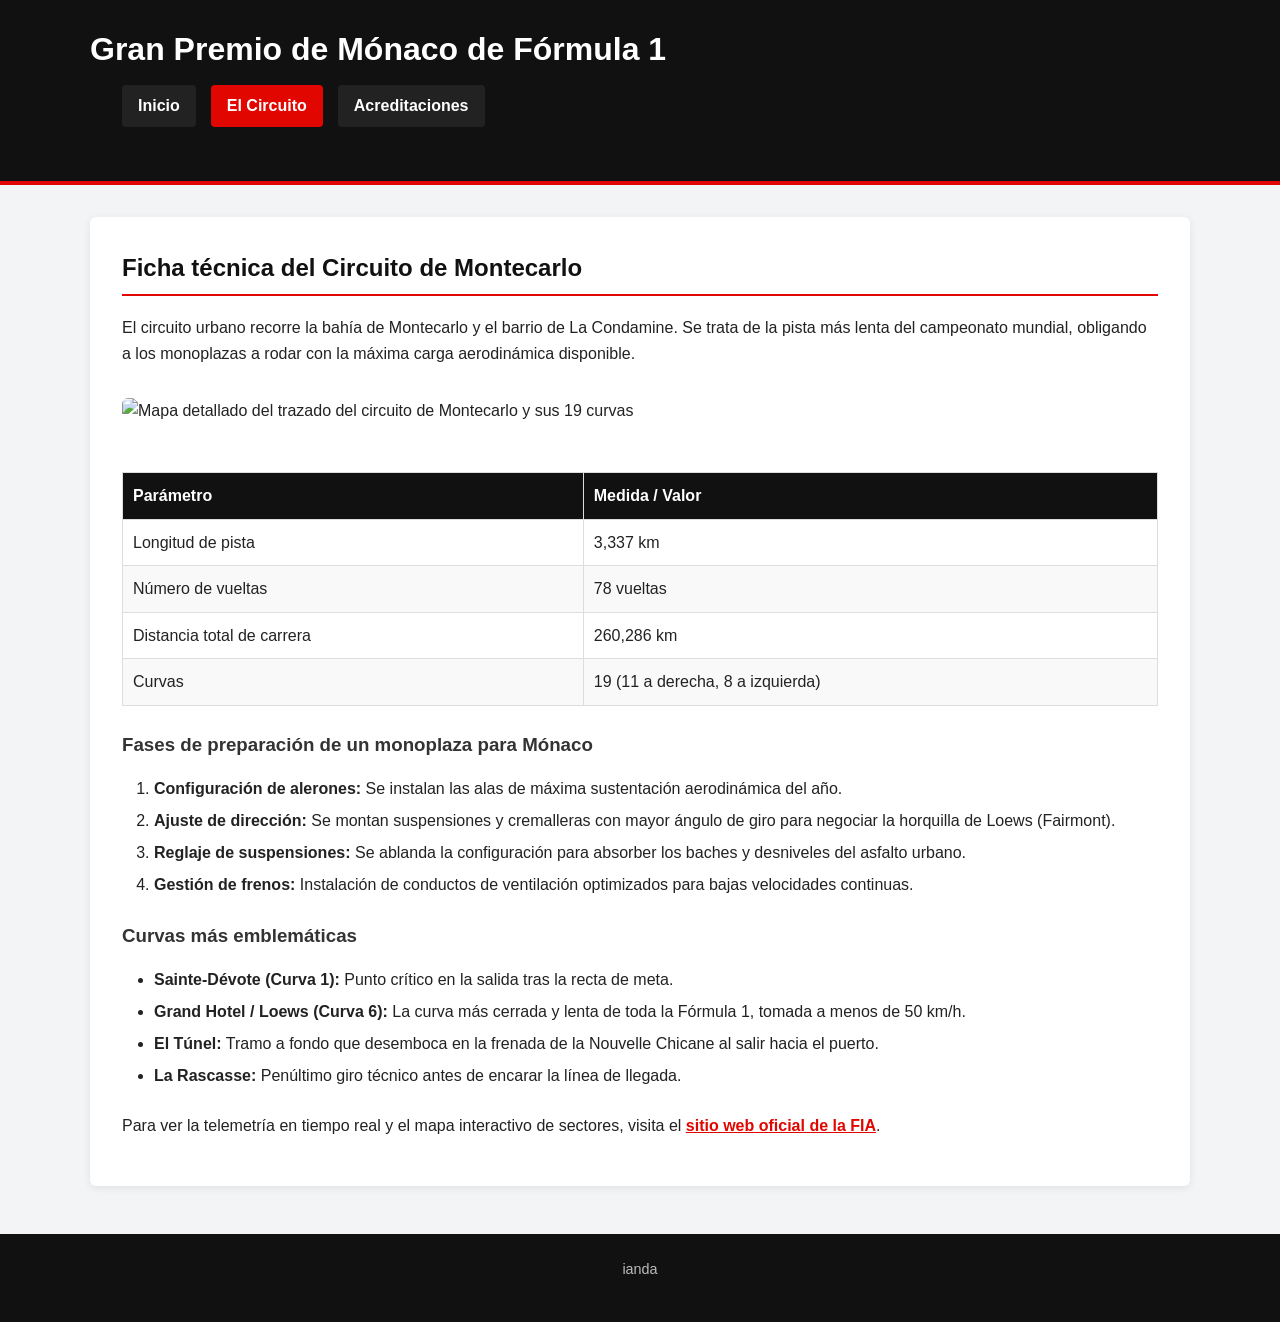
==== circuito.html @ 1e23e9ef "Clean up comments in circuito.html Removed commented sections in HTML for clarity." ====
<!DOCTYPE html>
<html lang="es">
<head>
  <meta charset="utf-8" />
  <meta name="viewport" content="width=device-width, initial-scale=1.0" />
  <title>Gran Premio de Mónaco - El Circuito</title>
  <link rel="stylesheet" href="estilos/estilos.css" />
</head>
<body>

 
  <header>
    <div class="cabecera-contenedor">
      <h1>Gran Premio de Mónaco de Fórmula 1</h1>
      <nav>
        <ul>
          <li><a href="index.html">Inicio</a></li>
          <li><a href="circuito.html" class="activo">El Circuito</a></li>
          <li><a href="contacto.html">Acreditaciones</a></li>
        </ul>
      </nav>
    </div>
  </header>

  
  <main>
    <section>
      <h2>Ficha técnica del Circuito de Montecarlo</h2>
      <p>
        El circuito urbano recorre la bahía de Montecarlo y el barrio de La Condamine. Se trata de la pista más lenta del campeonato mundial, obligando a los monoplazas a rodar con la máxima carga aerodinámica disponible.
      </p>

      <img src="imagenes/monaco_trazado.jpg" alt="Mapa detallado del trazado del circuito de Montecarlo y sus 19 curvas" class="img-destacada" />

      <table>
        <thead>
          <tr>
            <th>Parámetro</th>
            <th>Medida / Valor</th>
          </tr>
        </thead>
        <tbody>
          <tr>
            <td>Longitud de pista</td>
            <td>3,337 km</td>
          </tr>
          <tr>
            <td>Número de vueltas</td>
            <td>78 vueltas</td>
          </tr>
          <tr>
            <td>Distancia total de carrera</td>
            <td>260,286 km</td>
          </tr>
          <tr>
            <td>Curvas</td>
            <td>19 (11 a derecha, 8 a izquierda)</td>
          </tr>
        </tbody>
      </table>
    </section>

    <section>
      <h3>Fases de preparación de un monoplaza para Mónaco</h3>
      <ol>
        <li><strong>Configuración de alerones:</strong> Se instalan las alas de máxima sustentación aerodinámica del año.</li>
        <li><strong>Ajuste de dirección:</strong> Se montan suspensiones y cremalleras con mayor ángulo de giro para negociar la horquilla de Loews (Fairmont).</li>
        <li><strong>Reglaje de suspensiones:</strong> Se ablanda la configuración para absorber los baches y desniveles del asfalto urbano.</li>
        <li><strong>Gestión de frenos:</strong> Instalación de conductos de ventilación optimizados para bajas velocidades continuas.</li>
      </ol>
    </section>

    <section>
      <h3>Curvas más emblemáticas</h3>
      <ul>
        <li><strong>Sainte-Dévote (Curva 1):</strong> Punto crítico en la salida tras la recta de meta.</li>
        <li><strong>Grand Hotel / Loews (Curva 6):</strong> La curva más cerrada y lenta de toda la Fórmula 1, tomada a menos de 50 km/h.</li>
        <li><strong>El Túnel:</strong> Tramo a fondo que desemboca en la frenada de la Nouvelle Chicane al salir hacia el puerto.</li>
        <li><strong>La Rascasse:</strong> Penúltimo giro técnico antes de encarar la línea de llegada.</li>
      </ul>
      <p>
        Para ver la telemetría en tiempo real y el mapa interactivo de sectores, visita el 
        <a href="https://www.fia.com" target="_blank" class="enlace-externo">sitio web oficial de la FIA</a>.
      </p>
    </section>
  </main>

  <footer>
    <p>ianda</p>
  </footer>

</body>
</html>
---- estilos/estilos.css ----
* {
  box-sizing: border-box;
  margin: 0;
  padding: 0;
}

body {
  font-family: Arial, Helvetica, sans-serif;
  line-height: 1.6;
  background-color: #f3f4f6;
  color: #222;
}

header {
  background-color: #111;
  color: #fff;
  padding: 1.5rem 0;
  border-bottom: 4px solid #e10600; 
}

.cabecera-contenedor {
  width: 90%;
  max-width: 1100px;
  margin: 0 auto;
}

header h1 {
  font-size: 2rem;
  margin-bottom: 0.5rem;
}

nav ul {
  display: flex;
  list-style: none;
  gap: 15px;
  margin-top: 10px;
}

nav ul li a {
  display: block;
  background-color: #222;
  color: #fff;
  text-decoration: none;
  padding: 8px 16px;
  border-radius: 4px;
  font-weight: bold;
  transition: background-color 0.3s ease;
}

nav ul li a:hover,
nav ul li a.activo {
  background-color: #e10600;
  color: #fff;
}

main {
  width: 90%;
  max-width: 1100px;
  margin: 2rem auto;
  background-color: #fff;
  padding: 2rem;
  border-radius: 6px;
  box-shadow: 0 2px 8px rgba(0, 0, 0, 0.08);
}

h2 {
  color: #111;
  border-bottom: 2px solid #e10600;
  padding-bottom: 0.4rem;
  margin-bottom: 1.2rem;
}

h3 {
  margin: 1.5rem 0 0.8rem 0;
  color: #333;
}

p {
  margin-bottom: 1rem;
}

.img-destacada {
  width: 100%;
  max-height: 450px;
  object-fit: cover;
  border-radius: 6px;
  margin: 1rem 0 1.5rem 0;
}

/* Tablas */
table {
  width: 100%;
  border-collapse: collapse;
  margin: 1.5rem 0;
}

table, th, td {
  border: 1px solid #ddd;
}

th {
  background-color: #111;
  color: #fff;
  padding: 10px;
  text-align: left;
}

td {
  padding: 10px;
}

tbody tr:nth-child(even) {
  background-color: #f9f9f9;
}

/* Listas */
ul, ol {
  margin: 1rem 0 1.5rem 2rem;
}

li {
  margin-bottom: 0.4rem;
}

.form-contacto {
  display: flex;
  flex-direction: column;
  gap: 15px;
  max-width: 600px;
  margin: 1.5rem 0;
}

.campo-form {
  display: flex;
  flex-direction: column;
  gap: 5px;
}

.campo-form label {
  font-weight: bold;
  color: #333;
}

.campo-form input,
.campo-form select,
.campo-form textarea {
  padding: 10px;
  border: 1px solid #ccc;
  border-radius: 4px;
  font-family: inherit;
  font-size: 1rem;
}

.campo-form input:focus,
.campo-form select:focus,
.campo-form textarea:focus {
  outline: none;
  border-color: #e10600;
}

.campo-inline {
  display: flex;
  gap: 15px;
  align-items: center;
}

.campo-inline label {
  font-weight: normal;
}

.botones-form {
  display: flex;
  gap: 10px;
  margin-top: 10px;
}

.btn-enviar {
  background-color: #e10600;
  color: #fff;
  border: none;
  padding: 10px 20px;
  border-radius: 4px;
  cursor: pointer;
  font-weight: bold;
}

.btn-enviar:hover {
  background-color: #b30500;
}

.btn-borrar {
  background-color: #666;
  color: #fff;
  border: none;
  padding: 10px 20px;
  border-radius: 4px;
  cursor: pointer;
}

.btn-borrar:hover {
  background-color: #444;
}

.enlace-externo {
  color: #e10600;
  text-decoration: underline;
  font-weight: bold;
}

.enlace-externo:hover {
  color: #111;
}

footer {
  background-color: #111;
  color: #bbb;
  text-align: center;
  padding: 1.5rem 0;
  margin-top: 3rem;
  font-size: 0.9rem;
}

footer a {
  color: #e10600;
  text-decoration: none;
}
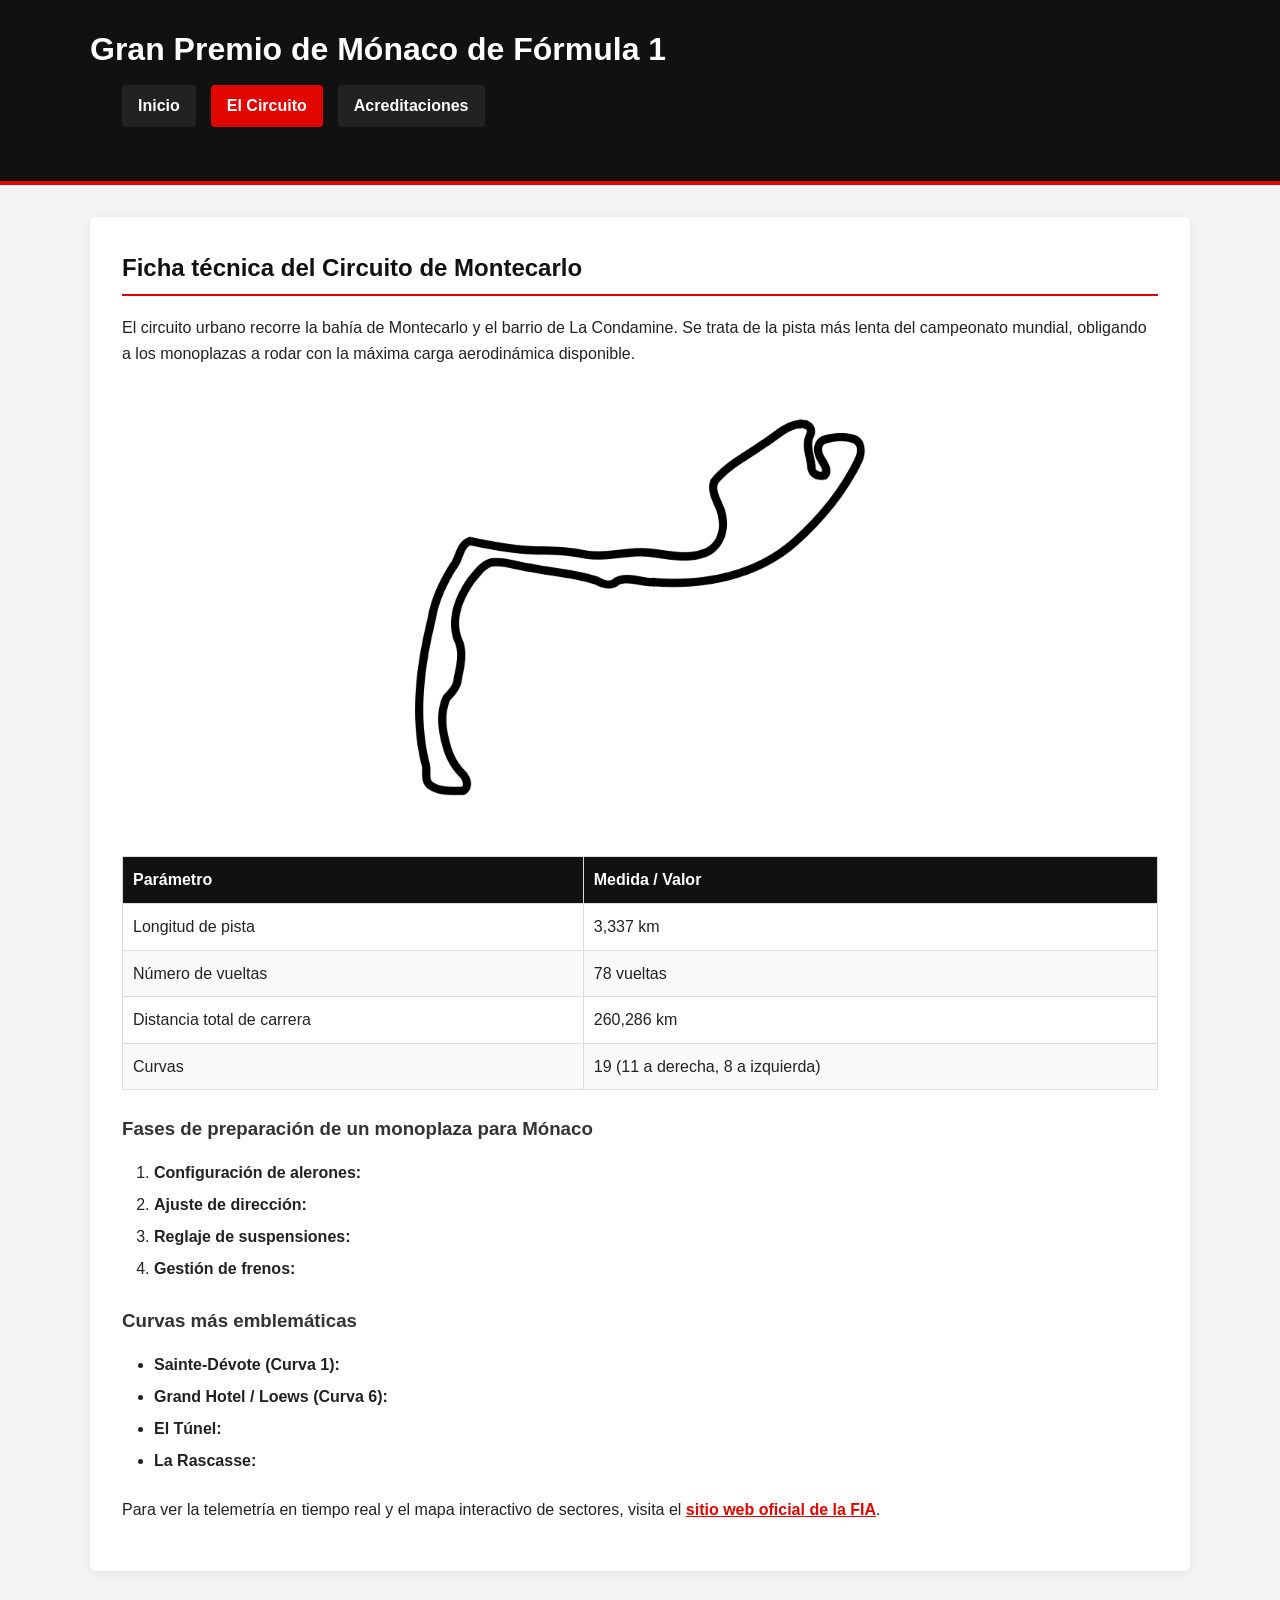
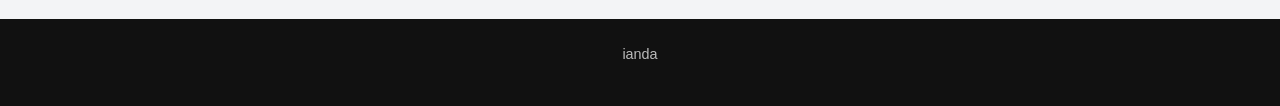
==== commit a3e0f2a0: "Clear descriptions for preparation phases and curves Removed detailed descriptions for preparation p" ====
--- a/circuito.html
+++ b/circuito.html
@@ -63,20 +63,20 @@
     <section>
       <h3>Fases de preparación de un monoplaza para Mónaco</h3>
       <ol>
-        <li><strong>Configuración de alerones:</strong> Se instalan las alas de máxima sustentación aerodinámica del año.</li>
-        <li><strong>Ajuste de dirección:</strong> Se montan suspensiones y cremalleras con mayor ángulo de giro para negociar la horquilla de Loews (Fairmont).</li>
-        <li><strong>Reglaje de suspensiones:</strong> Se ablanda la configuración para absorber los baches y desniveles del asfalto urbano.</li>
-        <li><strong>Gestión de frenos:</strong> Instalación de conductos de ventilación optimizados para bajas velocidades continuas.</li>
+        <li><strong>Configuración de alerones:</strong></li>
+        <li><strong>Ajuste de dirección:</strong></li>
+        <li><strong>Reglaje de suspensiones:</strong> </li>
+        <li><strong>Gestión de frenos:</strong></li>
       </ol>
     </section>
 
     <section>
       <h3>Curvas más emblemáticas</h3>
       <ul>
-        <li><strong>Sainte-Dévote (Curva 1):</strong> Punto crítico en la salida tras la recta de meta.</li>
-        <li><strong>Grand Hotel / Loews (Curva 6):</strong> La curva más cerrada y lenta de toda la Fórmula 1, tomada a menos de 50 km/h.</li>
-        <li><strong>El Túnel:</strong> Tramo a fondo que desemboca en la frenada de la Nouvelle Chicane al salir hacia el puerto.</li>
-        <li><strong>La Rascasse:</strong> Penúltimo giro técnico antes de encarar la línea de llegada.</li>
+        <li><strong>Sainte-Dévote (Curva 1):</strong></li>
+        <li><strong>Grand Hotel / Loews (Curva 6):</strong></li>
+        <li><strong>El Túnel:</strong></li>
+        <li><strong>La Rascasse:</strong></li>
       </ul>
       <p>
         Para ver la telemetría en tiempo real y el mapa interactivo de sectores, visita el 
--- a/estilos/estilos.css
+++ b/estilos/estilos.css
@@ -83,9 +83,10 @@
 .img-destacada {
   width: 100%;
   max-height: 450px;
-  object-fit: cover;
+  object-fit: contain; 
+  display: block;
   border-radius: 6px;
-  margin: 1rem 0 1.5rem 0;
+  margin: 1rem auto 1.5rem auto;
 }
 
 /* Tablas */
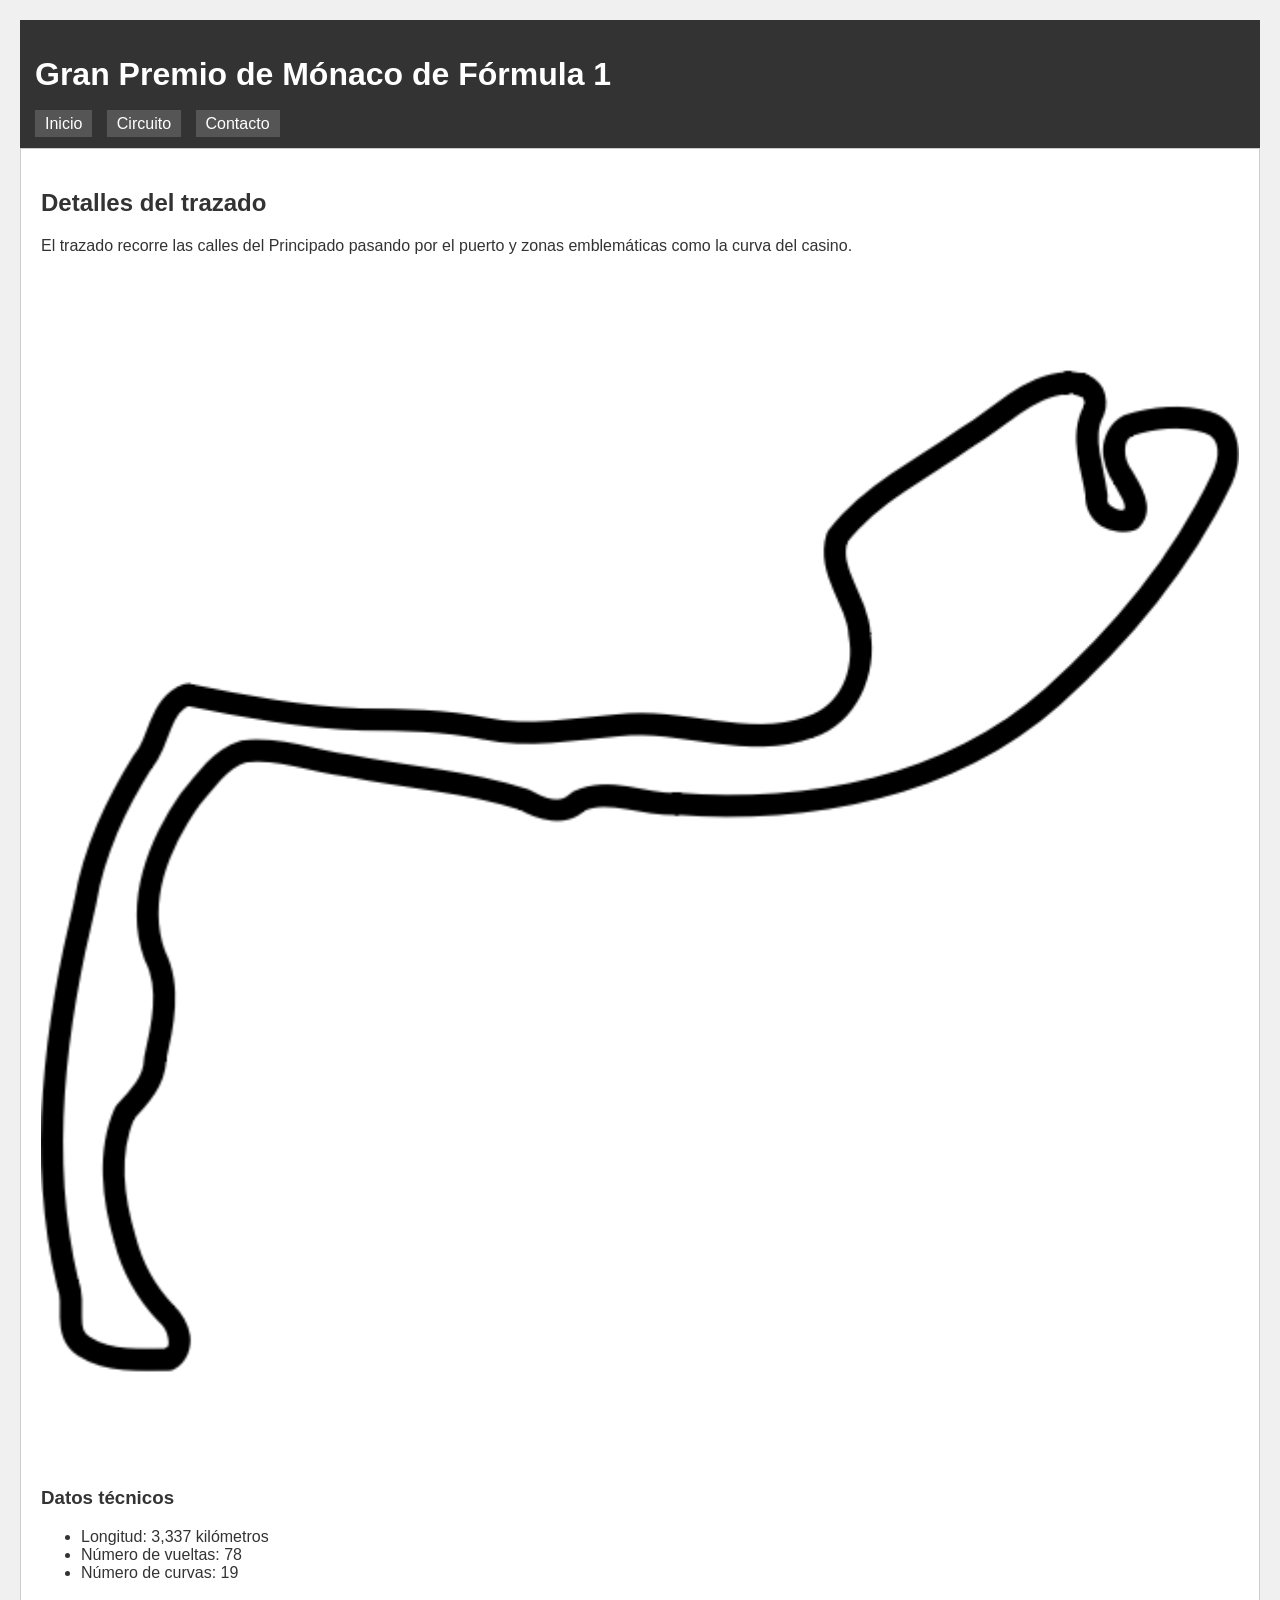
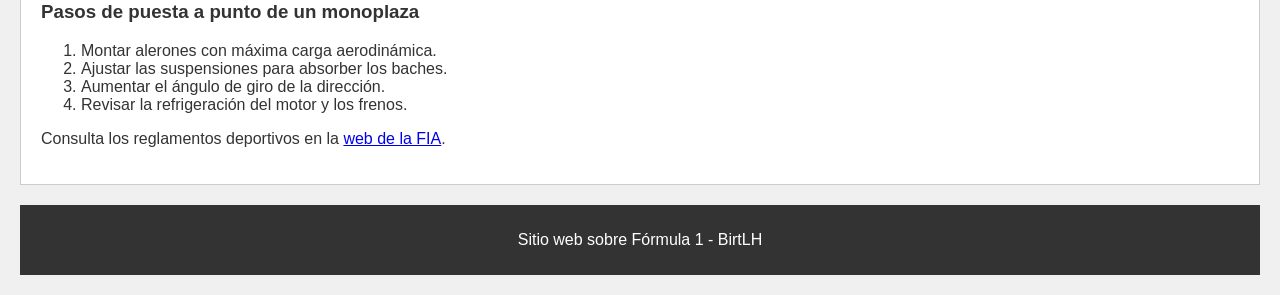
==== commit 68951a9c: "Refactor circuito.html for clarity and updates" ====
--- a/circuito.html
+++ b/circuito.html
@@ -2,91 +2,48 @@
 <html lang="es">
 <head>
   <meta charset="utf-8" />
-  <meta name="viewport" content="width=device-width, initial-scale=1.0" />
-  <title>Gran Premio de Mónaco - El Circuito</title>
+  <title>Gran Premio de Mónaco - Circuito</title>
   <link rel="stylesheet" href="estilos/estilos.css" />
 </head>
 <body>
 
- 
   <header>
-    <div class="cabecera-contenedor">
-      <h1>Gran Premio de Mónaco de Fórmula 1</h1>
-      <nav>
-        <ul>
-          <li><a href="index.html">Inicio</a></li>
-          <li><a href="circuito.html" class="activo">El Circuito</a></li>
-          <li><a href="contacto.html">Acreditaciones</a></li>
-        </ul>
-      </nav>
-    </div>
+    <h1>Gran Premio de Mónaco de Fórmula 1</h1>
+    <nav>
+      <ul>
+        <li><a href="index.html">Inicio</a></li>
+        <li><a href="circuito.html">Circuito</a></li>
+        <li><a href="contacto.html">Contacto</a></li>
+      </ul>
+    </nav>
   </header>
 
-  
   <main>
-    <section>
-      <h2>Ficha técnica del Circuito de Montecarlo</h2>
-      <p>
-        El circuito urbano recorre la bahía de Montecarlo y el barrio de La Condamine. Se trata de la pista más lenta del campeonato mundial, obligando a los monoplazas a rodar con la máxima carga aerodinámica disponible.
-      </p>
+    <h2>Detalles del trazado</h2>
+    <p>El trazado recorre las calles del Principado pasando por el puerto y zonas emblemáticas como la curva del casino.</p>
 
-      <img src="imagenes/monaco_trazado.jpg" alt="Mapa detallado del trazado del circuito de Montecarlo y sus 19 curvas" class="img-destacada" />
+    <img src="imagenes/monaco_trazado.jpg" alt="Mapa del trazado del circuito de Mónaco" />
 
-      <table>
-        <thead>
-          <tr>
-            <th>Parámetro</th>
-            <th>Medida / Valor</th>
-          </tr>
-        </thead>
-        <tbody>
-          <tr>
-            <td>Longitud de pista</td>
-            <td>3,337 km</td>
-          </tr>
-          <tr>
-            <td>Número de vueltas</td>
-            <td>78 vueltas</td>
-          </tr>
-          <tr>
-            <td>Distancia total de carrera</td>
-            <td>260,286 km</td>
-          </tr>
-          <tr>
-            <td>Curvas</td>
-            <td>19 (11 a derecha, 8 a izquierda)</td>
-          </tr>
-        </tbody>
-      </table>
-    </section>
+    <h3>Datos técnicos</h3>
+    <ul>
+      <li>Longitud: 3,337 kilómetros</li>
+      <li>Número de vueltas: 78</li>
+      <li>Número de curvas: 19</li>
+    </ul>
 
-    <section>
-      <h3>Fases de preparación de un monoplaza para Mónaco</h3>
-      <ol>
-        <li><strong>Configuración de alerones:</strong></li>
-        <li><strong>Ajuste de dirección:</strong></li>
-        <li><strong>Reglaje de suspensiones:</strong> </li>
-        <li><strong>Gestión de frenos:</strong></li>
-      </ol>
-    </section>
+    <h3>Pasos de puesta a punto de un monoplaza</h3>
+    <ol>
+      <li>Montar alerones con máxima carga aerodinámica.</li>
+      <li>Ajustar las suspensiones para absorber los baches.</li>
+      <li>Aumentar el ángulo de giro de la dirección.</li>
+      <li>Revisar la refrigeración del motor y los frenos.</li>
+    </ol>
 
-    <section>
-      <h3>Curvas más emblemáticas</h3>
-      <ul>
-        <li><strong>Sainte-Dévote (Curva 1):</strong></li>
-        <li><strong>Grand Hotel / Loews (Curva 6):</strong></li>
-        <li><strong>El Túnel:</strong></li>
-        <li><strong>La Rascasse:</strong></li>
-      </ul>
-      <p>
-        Para ver la telemetría en tiempo real y el mapa interactivo de sectores, visita el 
-        <a href="https://www.fia.com" target="_blank" class="enlace-externo">sitio web oficial de la FIA</a>.
-      </p>
-    </section>
+    <p>Consulta los reglamentos deportivos en la <a href="https://www.fia.com" target="_blank">web de la FIA</a>.</p>
   </main>
 
   <footer>
-    <p>ianda</p>
+    <p>Sitio web sobre Fórmula 1 - BirtLH</p>
   </footer>
 
 </body>
--- a/estilos/estilos.css
+++ b/estilos/estilos.css
@@ -1,228 +1,101 @@
-
-* {
-  box-sizing: border-box;
-  margin: 0;
-  padding: 0;
-}
-
 body {
   font-family: Arial, Helvetica, sans-serif;
-  line-height: 1.6;
-  background-color: #f3f4f6;
-  color: #222;
+  margin: 20px;
+  background-color: #F0F0F0;
+  color: #333333;
 }
 
 header {
-  background-color: #111;
-  color: #fff;
-  padding: 1.5rem 0;
-  border-bottom: 4px solid #e10600; 
+  background-color: #333333;
+  color: #FFFFFF;
+  padding: 15px;
 }
 
-.cabecera-contenedor {
-  width: 90%;
-  max-width: 1100px;
-  margin: 0 auto;
+footer {
+  background-color: #333333;
+  color: #FFFFFF;
+  text-align: center;
+  padding: 10px;
+  margin-top: 20px;
 }
 
-header h1 {
-  font-size: 2rem;
-  margin-bottom: 0.5rem;
+nav {
+  margin-top: 10px;
 }
 
 nav ul {
-  display: flex;
-  list-style: none;
-  gap: 15px;
-  margin-top: 10px;
+  list-style-type: none;
+  margin: 0px;
+  padding: 0px;
 }
 
-nav ul li a {
-  display: block;
-  background-color: #222;
-  color: #fff;
-  text-decoration: none;
-  padding: 8px 16px;
-  border-radius: 4px;
-  font-weight: bold;
-  transition: background-color 0.3s ease;
+nav li {
+  display: inline;
+  margin-right: 10px;
 }
 
-nav ul li a:hover,
-nav ul li a.activo {
-  background-color: #e10600;
-  color: #fff;
+nav a {
+  color: #FFFFFF;
+  text-decoration: none;
+  background-color: #555555;
+  padding: 5px 10px;
+}
+
+nav a:hover {
+  background-color: #CC0000;
 }
 
 main {
-  width: 90%;
-  max-width: 1100px;
-  margin: 2rem auto;
-  background-color: #fff;
-  padding: 2rem;
-  border-radius: 6px;
-  box-shadow: 0 2px 8px rgba(0, 0, 0, 0.08);
+  background-color: #FFFFFF;
+  padding: 20px;
+  border: 1px solid #CCCCCC;
 }
 
-h2 {
-  color: #111;
-  border-bottom: 2px solid #e10600;
-  padding-bottom: 0.4rem;
-  margin-bottom: 1.2rem;
+img {
+  width: 100%;
+  height: auto;
+  display: block;
+  margin-top: 15px;
+  margin-bottom: 15px;
 }
 
-h3 {
-  margin: 1.5rem 0 0.8rem 0;
-  color: #333;
-}
-
-p {
-  margin-bottom: 1rem;
-}
-
-.img-destacada {
-  width: 100%;
-  max-height: 450px;
-  object-fit: contain; 
-  display: block;
-  border-radius: 6px;
-  margin: 1rem auto 1.5rem auto;
-}
-
-/* Tablas */
 table {
   width: 100%;
   border-collapse: collapse;
-  margin: 1.5rem 0;
+  margin-top: 15px;
+  margin-bottom: 15px;
 }
 
 table, th, td {
-  border: 1px solid #ddd;
+  border: 1px solid #000000;
+}
+
+th, td {
+  padding: 8px;
+  text-align: left;
 }
 
 th {
-  background-color: #111;
-  color: #fff;
-  padding: 10px;
-  text-align: left;
+  background-color: #EAEAEA;
 }
 
-td {
-  padding: 10px;
+form {
+  margin-top: 15px;
 }
 
-tbody tr:nth-child(even) {
-  background-color: #f9f9f9;
+form p {
+  margin-bottom: 10px;
 }
 
-/* Listas */
-ul, ol {
-  margin: 1rem 0 1.5rem 2rem;
-}
-
-li {
-  margin-bottom: 0.4rem;
-}
-
-.form-contacto {
-  display: flex;
-  flex-direction: column;
-  gap: 15px;
-  max-width: 600px;
-  margin: 1.5rem 0;
-}
-
-.campo-form {
-  display: flex;
-  flex-direction: column;
-  gap: 5px;
-}
-
-.campo-form label {
-  font-weight: bold;
-  color: #333;
-}
-
-.campo-form input,
-.campo-form select,
-.campo-form textarea {
-  padding: 10px;
-  border: 1px solid #ccc;
-  border-radius: 4px;
-  font-family: inherit;
-  font-size: 1rem;
-}
-
-.campo-form input:focus,
-.campo-form select:focus,
-.campo-form textarea:focus {
-  outline: none;
-  border-color: #e10600;
-}
-
-.campo-inline {
-  display: flex;
-  gap: 15px;
-  align-items: center;
-}
-
-.campo-inline label {
-  font-weight: normal;
-}
-
-.botones-form {
-  display: flex;
-  gap: 10px;
-  margin-top: 10px;
-}
-
-.btn-enviar {
-  background-color: #e10600;
-  color: #fff;
-  border: none;
-  padding: 10px 20px;
-  border-radius: 4px;
-  cursor: pointer;
+label {
   font-weight: bold;
 }
 
-.btn-enviar:hover {
-  background-color: #b30500;
+input[type="text"],
+input[type="email"],
+select,
+textarea {
+  width: 100%;
+  padding: 5px;
+  margin-top: 5px;
 }
-
-.btn-borrar {
-  background-color: #666;
-  color: #fff;
-  border: none;
-  padding: 10px 20px;
-  border-radius: 4px;
-  cursor: pointer;
-}
-
-.btn-borrar:hover {
-  background-color: #444;
-}
-
-.enlace-externo {
-  color: #e10600;
-  text-decoration: underline;
-  font-weight: bold;
-}
-
-.enlace-externo:hover {
-  color: #111;
-}
-
-footer {
-  background-color: #111;
-  color: #bbb;
-  text-align: center;
-  padding: 1.5rem 0;
-  margin-top: 3rem;
-  font-size: 0.9rem;
-}
-
-footer a {
-  color: #e10600;
-  text-decoration: none;
-}
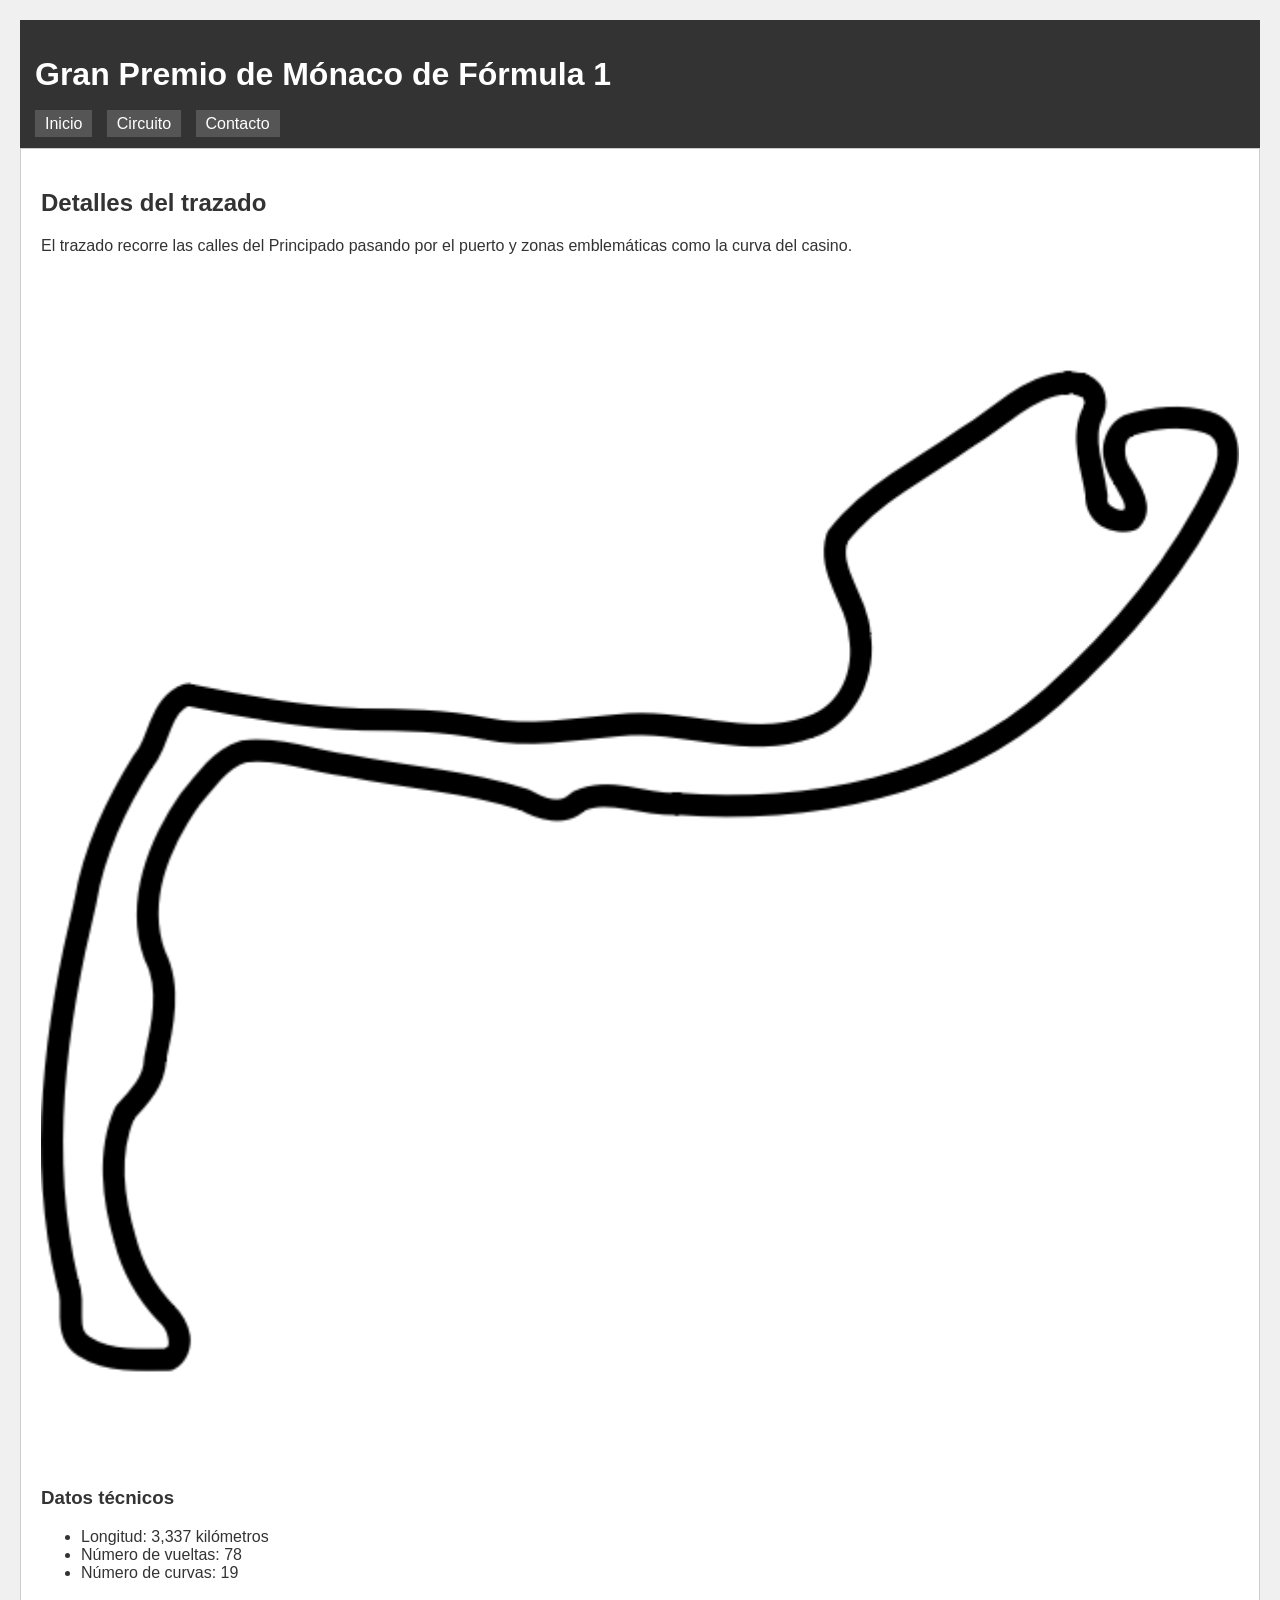
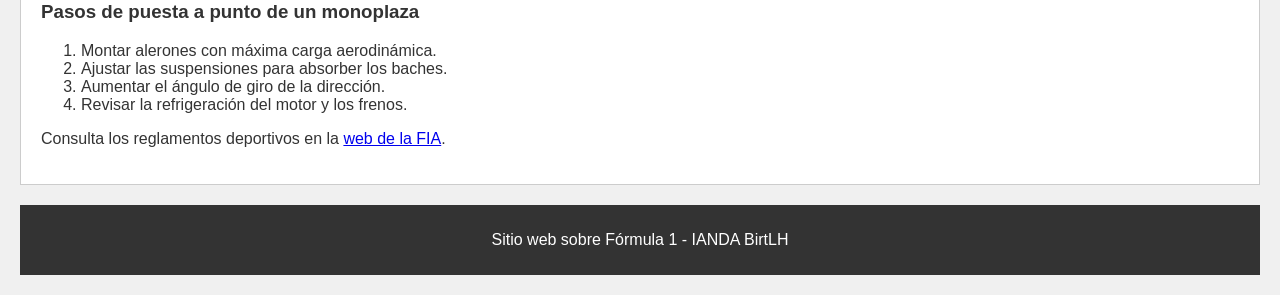
==== commit 37efbc76: "Update footer text to reflect new branding" ====
--- a/circuito.html
+++ b/circuito.html
@@ -43,7 +43,7 @@
   </main>
 
   <footer>
-    <p>Sitio web sobre Fórmula 1 - BirtLH</p>
+    <p>Sitio web sobre Fórmula 1 - IANDA BirtLH</p>
   </footer>
 
 </body>
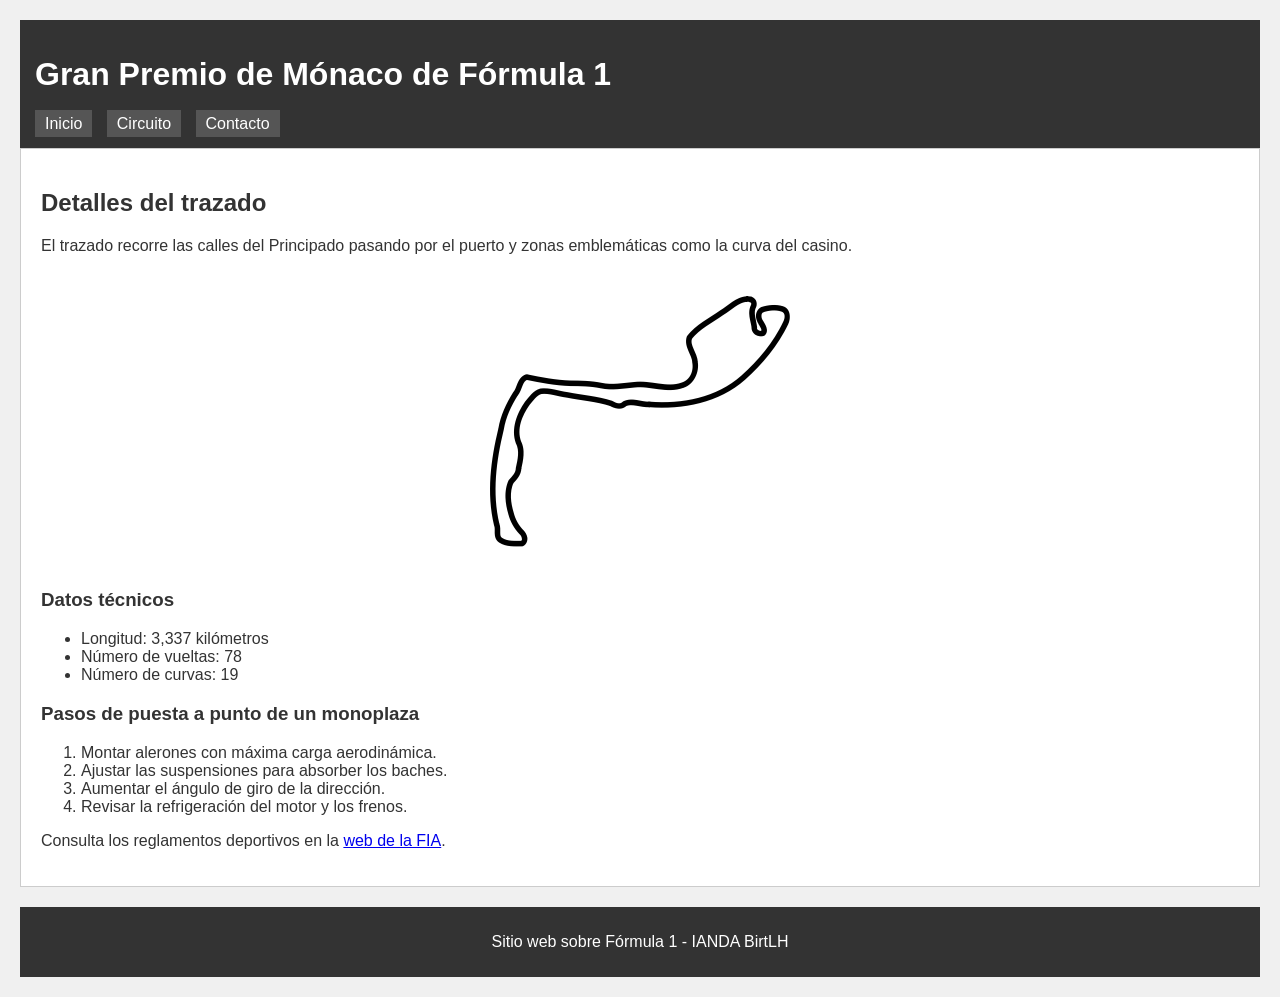
==== commit b5c16618: "Remove extra newline in circuito.html" ====
--- a/circuito.html
+++ b/circuito.html
@@ -17,7 +17,6 @@
       </ul>
     </nav>
   </header>
-
   <main>
     <h2>Detalles del trazado</h2>
     <p>El trazado recorre las calles del Principado pasando por el puerto y zonas emblemáticas como la curva del casino.</p>
--- a/estilos/estilos.css
+++ b/estilos/estilos.css
@@ -52,11 +52,11 @@
 }
 
 img {
-  width: 100%;
+  width: 300px;
+  max-width: 100%;
   height: auto;
   display: block;
-  margin-top: 15px;
-  margin-bottom: 15px;
+  margin: 15px auto;
 }
 
 table {
